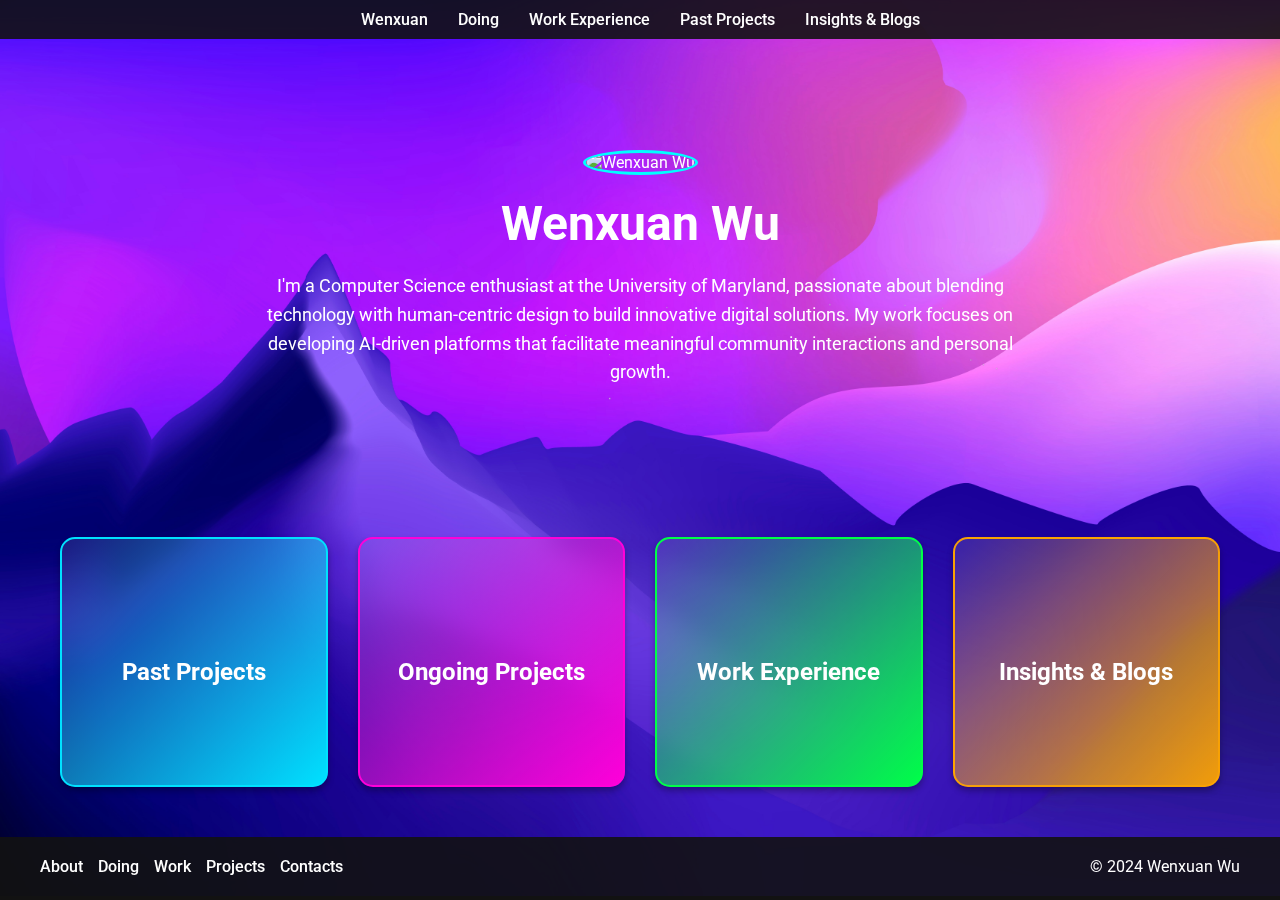
==== index.html @ fde0bf1d "version1" ====
<!DOCTYPE html>
<html lang="en">
<head>
    <meta charset="UTF-8">
    <title>Wenxuan Wu's Portfolio</title>
    <link rel="stylesheet" href="style.css">
    <!-- 引入字体 -->
    <link rel="preconnect" href="https://fonts.googleapis.com">
    <link rel="preconnect" href="https://fonts.gstatic.com" crossorigin>
    <!-- 使用 Roboto 字体 -->
    <link href="https://fonts.googleapis.com/css2?family=Roboto:wght@300;500;700&display=swap" rel="stylesheet">
    <!-- 引入 Font Awesome 图标库 -->
    <script src="https://kit.fontawesome.com/a076d05399.js" crossorigin="anonymous"></script>
    <!-- 引入粒子背景库 -->
    <script src="https://cdn.jsdelivr.net/npm/particles.js@2.0.0/particles.min.js"></script>
    <link rel="icon" type="image/x-icon" href="favicon.ico">
</head>

<body>
    <!-- 粒子背景容器 -->
    <div id="particles-js"></div>

    <nav>
        <ul>
          <li><a href="index.html">Wenxuan</a></li>
          <li><a href="ongoing-projects.html">Doing</a></li>
          <li><a href="work-experience.html">Work Experience</a></li>
          <li><a href="past-projects.html">Past Projects</a></li>
          <li><a href="insights-blogs.html">Insights & Blogs</a></li>
        </ul>
    </nav>

    <header class="hero-section">
        <img src="image.png" alt="Wenxuan Wu" class="avatar">
        <h1>Wenxuan Wu</h1>
        <p class="intro">
            I'm a Computer Science enthusiast at the University of Maryland, passionate about blending technology with human-centric design to build innovative digital solutions. My work focuses on developing AI-driven platforms that facilitate meaningful community interactions and personal growth.
        </p>
    </header>

    <section class="grid-container">
        <!-- Past Projects Tile -->

        <a href="past-projects.html" class="tile-link">
          <div class="tile" data-color="blue">
            <div class="tile-inner">
              <div class="tile-front">
                  <i class="fas fa-project-diagram"></i>
                  <h2>Past Projects</h2>
              </div>
              <div class="tile-back">
                  <p>Explore my previous works and completed projects.</p>
              </div>
          </div>
          </div>
      </a>

        <!-- Ongoing Projects Tile -->


        <a href="ongoing-projects.html" class="tile-link">
          <div class="tile" data-color="green">
              <!-- 内容不变 -->
              <div class="tile-inner">
                <div class="tile-front">
                    <i class="fas fa-spinner"></i>
                    <h2>Ongoing Projects</h2>
                </div>
                <div class="tile-back">
                    <p>Discover what I'm currently working on.</p>
                </div>
            </div>
          </div>
      </a>

      <a href="work-experience.html" class="tile-link">
        <div class="tile" data-color="pink">
            <!-- 内容不变 -->
            <div class="tile-inner">
              <div class="tile-front">
                  <i class="fas fa-briefcase"></i>
                  <h2>Work Experience</h2>
              </div>
              <div class="tile-back">
                  <p>Learn about my professional background.</p>
              </div>
          </div>
        </div>
    </a>

    <!-- Insights & Blogs Tile -->
<a href="insights-blogs.html" class="tile-link">
  <div class="tile" data-color="orange">
      <!-- 内容不变 -->
      <div class="tile-inner">
        <div class="tile-front">
            <i class="fas fa-blog"></i>
            <h2>Insights & Blogs</h2>
        </div>
        <div class="tile-back">
            <p>Read my thoughts and articles.</p>
        </div>
    </div>
  </div>
</a>
    </section>

    <footer class="footer">
        <div class="footer-wrapper">
          <div class="footer-links">
            <ul>
              <li><a href="#">About</a></li>
              <li><a href="#">Doing</a></li>
              <li><a href="#">Work</a></li>
              <li><a href="#">Projects</a></li>
              <li><a href="#">Contacts</a></li>
            </ul>
          </div>
          <div class="footer-legal">
            <p>© 2024 Wenxuan Wu</p>
          </div>
        </div>
    </footer>

    <!-- 初始化粒子背景 -->
    <script>
        particlesJS.load('particles-js', 'particles.json', function() {
            console.log('particles.js loaded - callback');
        });
    </script>
</body>
</html>
---- style.css ----
/* 全局样式重置 */
* {
    margin: 0;
    padding: 0;
    box-sizing: border-box;
}

body {
  font-family: 'Roboto', sans-serif;
  background-color: #121212; /* 深色背景 */
  background-image: url('background.jpg');
  background-size: cover;
  background-position: center;
  background-repeat: no-repeat;
  color: #ffffff; /* 白色文字 */
  position: relative;
  overflow-x: hidden;
}


#particles-js {
  position: fixed;
  width: 100%;
  height: 100%;
  z-index: 0; /* 介于背景图片和内容之间 */
}

nav, .hero-section, .grid-container, footer, .content {
  position: relative;
  z-index: 1;
}



/* 导航栏样式 */
nav {
    background-color: rgba(18, 18, 18, 0.9);
    padding: 10px 20px;
    position: fixed;
    width: 100%;
    z-index: 10;
}


nav ul {
    list-style: none;
    display: flex;
    justify-content: center;
}

nav ul li {
    margin: 0 15px;
}

nav ul li a {
    text-decoration: none;
    color: #FFFFFF;
    font-weight: 500;
    transition: color 0.3s;
}

nav ul li a:hover {
    color: #00FFFF; /* 亮橙色 */
}

/* 头部区域 */
.hero-section {
    text-align: center;
    padding: 150px 20px 100px;
}

.avatar {
    width: 150px;
    height: 150px;
    border-radius: 50%;
    object-fit: cover;
    margin-bottom: 20px;
    border: 3px solid #00FFFF; /* 亮橙色边框 */
}

.hero-section h1 {
    font-size: 48px;
    color: #FFFFFF;
    margin-bottom: 20px;
}

.intro {
    max-width: 800px;
    margin: 0 auto;
    font-size: 18px;
    line-height: 1.6;
    color: #ffffff;
}

/* 网格容器 */
.grid-container {
    display: grid;
    grid-template-columns: repeat(auto-fit, minmax(250px, 1fr));
    gap: 30px;
    padding: 50px 20px;
    max-width: 1200px;
    margin: 0 auto;
}

/* 定义瓷砖颜色 */
.tile[data-color="blue"] {
  --tile-color: #00e1ff;
}

.tile[data-color="green"] {
  --tile-color: #ff00d9;
}

.tile[data-color="pink"] {
  --tile-color: #00ff48;
}

.tile[data-color="orange"] {
  --tile-color: #ffa600ef;
}

/* 瓷砖样式更新 */
.tile-front, .tile-back {
  background-color: rgba(255, 255, 255, 0.1);
  border: 2px solid var(--tile-color);
}

.tile-front {
  background: linear-gradient(135deg, rgba(255, 255, 255, 0.1), var(--tile-color));
}

.tile-back {
  background: linear-gradient(135deg, rgba(255, 255, 255, 0.1), var(--tile-color));
  transform: rotateY(180deg);
}

/* 瓷砖样式 */
.tile-link {
    text-decoration: none;
}

.tile {
    perspective: 1000px;
    width: 100%;
    height: 250px;
}

.tile-inner {
    position: relative;
    width: 100%;
    height: 100%;
    transition: transform 0.8s;
    transform-style: preserve-3d;
}

.tile:hover .tile-inner {
    transform: rotateY(180deg);
}

.tile-front, .tile-back {
    position: absolute;
    width: 100%;
    height: 100%;
    backface-visibility: hidden;
    border-radius: 15px;
    display: flex;
    flex-direction: column;
    align-items: center;
    justify-content: center;
    color: #FFFFFF;
    text-align: center;
    padding: 20px;
    background: rgba(255, 255, 255, 0.1);
    backdrop-filter: blur(10px);
    box-shadow: 0 4px 6px rgba(0, 0, 0, 0.3);
    border: 2px solid var(--tile-color);
    transition: background 0.3s;
}

.tile-front {
    background-color: var(--tile-color);
    background: linear-gradient(135deg, rgba(255, 255, 255, 0.1), var(--tile-color));
}

.tile-back {
    transform: rotateY(180deg);
    background-color: var(--tile-color);
    background: linear-gradient(135deg, rgba(255, 255, 255, 0.1), var(--tile-color));
}

.tile:hover .tile-front, .tile:hover .tile-back {
    background: linear-gradient(135deg, rgba(255, 255, 255, 0.2), var(--tile-color));
}

.tile i {
    font-size: 50px;
    margin-bottom: 20px;
}

.tile h2 {
    font-size: 24px;
    color: #FFFFFF;
}

.tile p {
    font-size: 18px;
    color: #FFFFFF;
}

/* 页脚样式 */
footer {
    background-color: rgba(18, 18, 18, 0.9);
    padding: 20px;
    color: #FFFFFF;
}

.footer-wrapper {
    max-width: 1200px;
    margin: 0 auto;
    display: flex;
    justify-content: space-between;
}

.footer-links ul {
    list-style: none;
    display: flex;
}

.footer-links ul li {
    margin-right: 15px;
}

.footer-links ul li a {
    text-decoration: none;
    color: #FFFFFF;
    font-weight: 500;
    transition: color 0.3s;
}

.footer-links ul li a:hover {
    color: #00FFFF; /* 亮橙色 */
}

.footer-legal {
    color: #FFFFFF;
}

/* 内容页面的样式 */
.content {
    max-width: 1000px;
    margin: 150px auto 50px;
    padding: 0 20px;
    color: #FFFFFF;
}

.content h1 {
    font-size: 36px;
    margin-bottom: 30px;
    text-align: center;
    color: #00FFFF; /* 亮橙色 */
}

/* 卡片式布局 */
.card-list {
  display: flex;
  flex-direction: column;
  gap: 30px;
}

.card-item {
  background-color: rgba(255, 255, 255, 0.05);
  padding: 20px;
  border-radius: 10px;
  border-left: 5px solid #FFA500; /* 亮橙色边框 */
  box-shadow: 0 4px 6px rgba(0, 0, 0, 0.3);
}

.card-item h2 {
  font-size: 28px;
  color: #FFFFFF;
  margin-bottom: 10px;
}

.card-item p, .card-item ul, .card-item ul li {
  color: #BBBBBB;
}

.card-item ul {
  list-style: disc inside;
  margin-left: 20px;
}


/* 响应式设计 */
@media (max-width: 768px) {
    .hero-section h1 {
        font-size: 36px;
    }

    .tile i {
        font-size: 40px;
    }

    .tile h2 {
        font-size: 20px;
    }
}
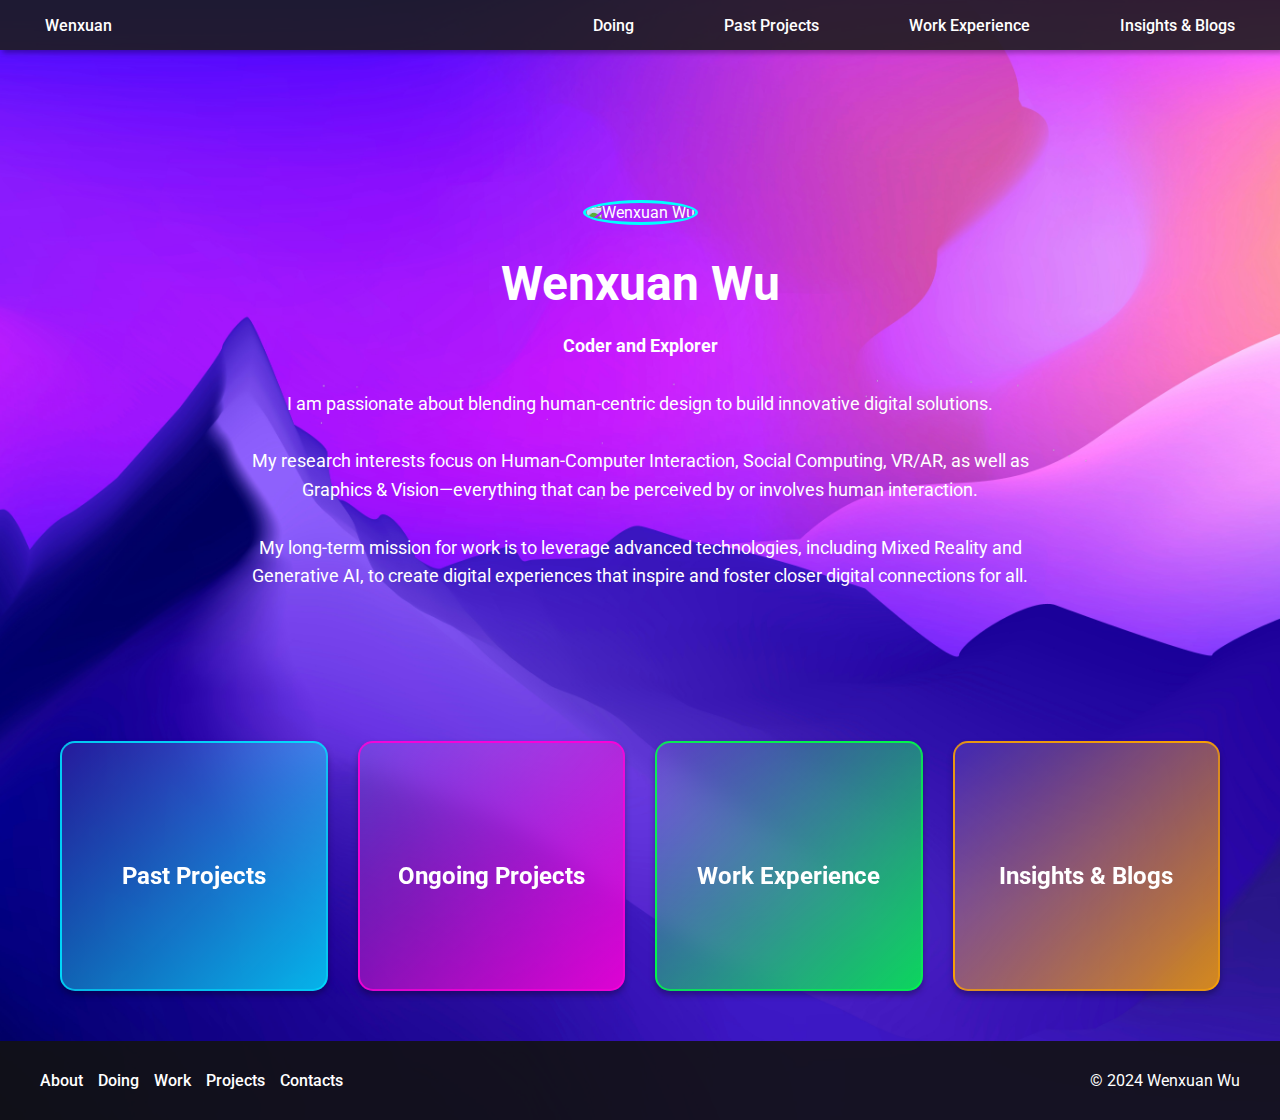
==== commit 4e3ae63f: "second version" ====
--- a/index.html
+++ b/index.html
@@ -12,29 +12,51 @@
     <!-- 引入 Font Awesome 图标库 -->
     <script src="https://kit.fontawesome.com/a076d05399.js" crossorigin="anonymous"></script>
     <!-- 引入粒子背景库 -->
-    <script src="https://cdn.jsdelivr.net/npm/particles.js@2.0.0/particles.min.js"></script>
     <link rel="icon" type="image/x-icon" href="favicon.ico">
 </head>
 
 <body>
-    <!-- 粒子背景容器 -->
-    <div id="particles-js"></div>
 
     <nav>
         <ul>
           <li><a href="index.html">Wenxuan</a></li>
+          <li class = "hideOnMobile"><a href="ongoing-projects.html">Doing</a></li>
+          <li class = "hideOnMobile"><a href="past-projects.html">Past Projects</a></li>
+          <li class = "hideOnMobile"><a href="work-experience.html">Work Experience</a></li>
+
+          <li class = "hideOnMobile"><a href="insights-blogs.html">Insights & Blogs</a></li>
+          <li class = "menuButton" onclick = showSidebar()><a herf = "#"><svg xmlns="http://www.w3.org/2000/svg" height="24px" viewBox="0 -960 960 960" width="28px" fill="#e8eaed"><path d="M120-240v-80h720v80H120Zm0-200v-80h720v80H120Zm0-200v-80h720v80H120Z"/></svg></a></li>
+        </ul>
+
+        <ul class = "sidebar">
+          <li onclick = hideSidebar()><a herf = "#">          <svg xmlns="http://www.w3.org/2000/svg" height="28px" viewBox="0 -960 960 960" width="24px" fill="#e8eaed"><path d="m256-200-56-56 224-224-224-224 56-56 224 224 224-224 56 56-224 224 224 224-56 56-224-224-224 224Z"/></svg></a></li>
+
+          <li><a href="index.html">Wenxuan</a></li>
           <li><a href="ongoing-projects.html">Doing</a></li>
+          <li><a href="past-projects.html">Past Projects</a></li>
           <li><a href="work-experience.html">Work Experience</a></li>
-          <li><a href="past-projects.html">Past Projects</a></li>
+
           <li><a href="insights-blogs.html">Insights & Blogs</a></li>
+
         </ul>
     </nav>
+
+    <script>
+      function showSidebar(){
+        const sidebar = document.querySelector('.sidebar')
+        sidebar.style.display = 'flex'
+      }
+      function hideSidebar(){
+        const sidebar = document.querySelector('.sidebar')
+        sidebar.style.display = 'none'
+      }
+    </script>
 
     <header class="hero-section">
         <img src="image.png" alt="Wenxuan Wu" class="avatar">
         <h1>Wenxuan Wu</h1>
         <p class="intro">
-            I'm a Computer Science enthusiast at the University of Maryland, passionate about blending technology with human-centric design to build innovative digital solutions. My work focuses on developing AI-driven platforms that facilitate meaningful community interactions and personal growth.
+            <strong>Coder and Explorer</strong><br><br> I am passionate about blending human-centric design to build innovative digital solutions. <br><br>My research interests focus on Human-Computer Interaction, Social Computing, VR/AR, as well as Graphics & Vision—everything that can be perceived by or involves human interaction.<br><br>My long-term mission for work is to leverage advanced technologies, including Mixed Reality and Generative AI, to create digital experiences that inspire and foster closer digital connections for all.
         </p>
     </header>
 
@@ -122,11 +144,5 @@
         </div>
     </footer>
 
-    <!-- 初始化粒子背景 -->
-    <script>
-        particlesJS.load('particles-js', 'particles.json', function() {
-            console.log('particles.js loaded - callback');
-        });
-    </script>
 </body>
 </html>
--- a/style.css
+++ b/style.css
@@ -1,307 +1,360 @@
+
 /* 全局样式重置 */
 * {
-    margin: 0;
-    padding: 0;
-    box-sizing: border-box;
+  margin: 0;
+  padding: 0;
+  box-sizing: border-box;
 }
 
 body {
-  font-family: 'Roboto', sans-serif;
-  background-color: #121212; /* 深色背景 */
-  background-image: url('background.jpg');
-  background-size: cover;
-  background-position: center;
-  background-repeat: no-repeat;
-  color: #ffffff; /* 白色文字 */
-  position: relative;
-  overflow-x: hidden;
-}
-
-
-#particles-js {
-  position: fixed;
-  width: 100%;
-  height: 100%;
-  z-index: 0; /* 介于背景图片和内容之间 */
-}
-
-nav, .hero-section, .grid-container, footer, .content {
-  position: relative;
-  z-index: 1;
-}
-
+min-height: 100vh;
+font-family: 'Roboto', sans-serif;
+background-color: #121212; /* 深色背景 */
+background-image: url('background.jpg');
+background-size: cover;
+background-position: center;
+background-repeat: no-repeat;
+color: #ffffff; /* 白色文字 */
+position: relative;
+overflow-x: hidden;
+}
 
 
 /* 导航栏样式 */
 nav {
-    background-color: rgba(18, 18, 18, 0.9);
-    padding: 10px 20px;
-    position: fixed;
-    width: 100%;
-    z-index: 10;
+  background-color: rgba(29, 29, 29, 0.9);
+  box-shadow:  3px 3px 5px rgba(0, 0, 0, 0.3);
+
 }
 
 
 nav ul {
-    list-style: none;
-    display: flex;
-    justify-content: center;
+  width: 100%;
+  list-style: none;
+  display: flex;
+  justify-content: center;
+  align-items: center;
 }
 
 nav ul li {
-    margin: 0 15px;
+  height:50px;
+  padding: 0 30px;
+  margin: 0 15px;
+  text-decoration: none;
+  display: flex;
+  align-items: center;
 }
 
 nav ul li a {
-    text-decoration: none;
-    color: #FFFFFF;
-    font-weight: 500;
-    transition: color 0.3s;
-}
-
+  text-decoration: none;
+  color: #FFFFFF;
+  font-weight: 500;
+  transition: color 0.3s;
+}
+
+nav li:hover{
+background-color: rgba(38, 37, 37, 0.468);
+box-shadow:  2px 2px 3px rgba(0, 0, 0, 0.3);
+}
+
+nav li:first-child {
+margin-right: auto;
+}
 nav ul li a:hover {
-    color: #00FFFF; /* 亮橙色 */
+  color: #00FFFF; /* 亮橙色 */
+}
+
+.sidebar {
+position:fixed;
+top: 0;
+right: 0;
+height: 100vh;
+width: 250px;
+z-index: 9999;
+background-color: rgba(0, 0, 0, 0.821);
+backdrop-filter: blur(10px);
+box-shadow: -10px 0px 10px rgba(0, 0, 0, 0.1);
+display: none;
+flex-direction: column;
+align-items: flex-start;
+justify-content: flex-start;
+}
+
+.sidebar li {
+width: 100%;
+}
+
+.sidebar a{
+width: 100%;
 }
 
 /* 头部区域 */
 .hero-section {
-    text-align: center;
-    padding: 150px 20px 100px;
+  text-align: center;
+  padding: 150px 20px 100px;
 }
 
 .avatar {
-    width: 150px;
-    height: 150px;
-    border-radius: 50%;
-    object-fit: cover;
-    margin-bottom: 20px;
-    border: 3px solid #00FFFF; /* 亮橙色边框 */
+  width: 150px;
+  height: 150px;
+  border-radius: 50%;
+  object-fit: cover;
+  margin-bottom: 30px;
+  border: 3px solid #00FFFF; /* 亮橙色边框 */
 }
 
 .hero-section h1 {
-    font-size: 48px;
-    color: #FFFFFF;
-    margin-bottom: 20px;
+  font-size: 48px;
+  color: #FFFFFF;
+  margin-bottom: 20px;
 }
 
 .intro {
-    max-width: 800px;
-    margin: 0 auto;
-    font-size: 18px;
-    line-height: 1.6;
-    color: #ffffff;
+  max-width: 800px;
+  margin: 0 auto;
+  font-size: 18px;
+  line-height: 1.6;
+  color: #ffffff;
 }
 
 /* 网格容器 */
 .grid-container {
-    display: grid;
-    grid-template-columns: repeat(auto-fit, minmax(250px, 1fr));
-    gap: 30px;
-    padding: 50px 20px;
-    max-width: 1200px;
-    margin: 0 auto;
+  display: grid;
+  grid-template-columns: repeat(auto-fit, minmax(250px, 1fr));
+  gap: 30px;
+  padding: 50px 20px;
+  max-width: 1200px;
+  margin: 0 auto;
 }
 
 /* 定义瓷砖颜色 */
 .tile[data-color="blue"] {
-  --tile-color: #00e1ff;
+--tile-color: #00e1ffcb;
 }
 
 .tile[data-color="green"] {
-  --tile-color: #ff00d9;
+--tile-color: #ff00d9d5;
 }
 
 .tile[data-color="pink"] {
-  --tile-color: #00ff48;
+--tile-color: #00ff48d1;
 }
 
 .tile[data-color="orange"] {
-  --tile-color: #ffa600ef;
+--tile-color:  #ffa600cb;
 }
 
 /* 瓷砖样式更新 */
 .tile-front, .tile-back {
-  background-color: rgba(255, 255, 255, 0.1);
-  border: 2px solid var(--tile-color);
+background-color: rgba(255, 255, 255, 0.1);
+border: 2px solid var(--tile-color);
 }
 
 .tile-front {
-  background: linear-gradient(135deg, rgba(255, 255, 255, 0.1), var(--tile-color));
+background: linear-gradient(135deg, rgba(255, 255, 255, 0.1), var(--tile-color));
 }
 
 .tile-back {
-  background: linear-gradient(135deg, rgba(255, 255, 255, 0.1), var(--tile-color));
-  transform: rotateY(180deg);
+background: linear-gradient(135deg, rgba(255, 255, 255, 0.1), var(--tile-color));
+transform: rotateY(180deg);
 }
 
 /* 瓷砖样式 */
 .tile-link {
-    text-decoration: none;
+  text-decoration: none;
 }
 
 .tile {
-    perspective: 1000px;
-    width: 100%;
-    height: 250px;
+  perspective: 1000px;
+  width: 100%;
+  height: 250px;
 }
 
 .tile-inner {
-    position: relative;
-    width: 100%;
-    height: 100%;
-    transition: transform 0.8s;
-    transform-style: preserve-3d;
+  position: relative;
+  width: 100%;
+  height: 100%;
+  transition: transform 0.8s;
+  transform-style: preserve-3d;
 }
 
 .tile:hover .tile-inner {
-    transform: rotateY(180deg);
+  transform: rotateY(180deg);
 }
 
 .tile-front, .tile-back {
-    position: absolute;
-    width: 100%;
-    height: 100%;
-    backface-visibility: hidden;
-    border-radius: 15px;
-    display: flex;
-    flex-direction: column;
-    align-items: center;
-    justify-content: center;
-    color: #FFFFFF;
-    text-align: center;
-    padding: 20px;
-    background: rgba(255, 255, 255, 0.1);
-    backdrop-filter: blur(10px);
-    box-shadow: 0 4px 6px rgba(0, 0, 0, 0.3);
-    border: 2px solid var(--tile-color);
-    transition: background 0.3s;
+  position: absolute;
+  width: 100%;
+  height: 100%;
+  backface-visibility: hidden;
+  border-radius: 15px;
+  display: flex;
+  flex-direction: column;
+  align-items: center;
+  justify-content: center;
+  color: #FFFFFF;
+  text-align: center;
+  padding: 20px;
+  background: rgba(255, 255, 255, 0.1);
+  backdrop-filter: blur(10px);
+  box-shadow: 0 4px 6px rgba(0, 0, 0, 0.3);
+  border: 2px solid var(--tile-color);
+  transition: background 0.3s;
 }
 
 .tile-front {
-    background-color: var(--tile-color);
-    background: linear-gradient(135deg, rgba(255, 255, 255, 0.1), var(--tile-color));
+  background-color: var(--tile-color);
+  background: linear-gradient(135deg, rgba(255, 255, 255, 0.1), var(--tile-color));
 }
 
 .tile-back {
-    transform: rotateY(180deg);
-    background-color: var(--tile-color);
-    background: linear-gradient(135deg, rgba(255, 255, 255, 0.1), var(--tile-color));
+  transform: rotateY(180deg);
+  background-color: var(--tile-color);
+  background: linear-gradient(135deg, rgba(255, 255, 255, 0.1), var(--tile-color));
 }
 
 .tile:hover .tile-front, .tile:hover .tile-back {
-    background: linear-gradient(135deg, rgba(255, 255, 255, 0.2), var(--tile-color));
+  background: linear-gradient(135deg, rgba(255, 255, 255, 0.2), var(--tile-color));
 }
 
 .tile i {
-    font-size: 50px;
-    margin-bottom: 20px;
+  font-size: 50px;
+  margin-bottom: 20px;
 }
 
 .tile h2 {
-    font-size: 24px;
-    color: #FFFFFF;
+  font-size: 24px;
+  color: #FFFFFF;
 }
 
 .tile p {
-    font-size: 18px;
-    color: #FFFFFF;
+  font-size: 18px;
+  color: #FFFFFF;
 }
 
 /* 页脚样式 */
-footer {
-    background-color: rgba(18, 18, 18, 0.9);
-    padding: 20px;
-    color: #FFFFFF;
+.footer {
+  width: 100%;
+  padding: 30px;
+  text-align: center;
+  background-color: rgba(18, 18, 18, 0.9);
+  color: #FFFFFF;
+  
 }
 
 .footer-wrapper {
-    max-width: 1200px;
-    margin: 0 auto;
-    display: flex;
-    justify-content: space-between;
+  max-width: 1200px;
+  margin: 0 auto;
+  display: flex;
+  justify-content: space-between;
 }
 
 .footer-links ul {
-    list-style: none;
-    display: flex;
+  list-style: none;
+  display: flex;
 }
 
 .footer-links ul li {
-    margin-right: 15px;
+  margin-right: 15px;
 }
 
 .footer-links ul li a {
-    text-decoration: none;
-    color: #FFFFFF;
-    font-weight: 500;
-    transition: color 0.3s;
+  text-decoration: none;
+  color: #FFFFFF;
+  font-weight: 500;
+  transition: color 0.3s;
 }
 
 .footer-links ul li a:hover {
-    color: #00FFFF; /* 亮橙色 */
+  color: #00FFFF; /* 亮橙色 */
 }
 
 .footer-legal {
-    color: #FFFFFF;
+  color: #FFFFFF;
 }
 
 /* 内容页面的样式 */
 .content {
-    max-width: 1000px;
-    margin: 150px auto 50px;
-    padding: 0 20px;
-    color: #FFFFFF;
+  max-width: 1000px;
+  margin: 150px auto 50px;
+  padding: 0 20px;
+  color: #FFFFFF;
 }
 
 .content h1 {
-    font-size: 36px;
-    margin-bottom: 30px;
-    text-align: center;
-    color: #00FFFF; /* 亮橙色 */
+  font-size: 36px;
+  margin-bottom: 30px;
+  text-align: center;
+  color: #00FFFF; /* 亮橙色 */
 }
 
 /* 卡片式布局 */
 .card-list {
-  display: flex;
-  flex-direction: column;
-  gap: 30px;
+display: flex;
+flex-direction: column;
+gap: 30px;
 }
 
 .card-item {
-  background-color: rgba(255, 255, 255, 0.05);
-  padding: 20px;
-  border-radius: 10px;
-  border-left: 5px solid #FFA500; /* 亮橙色边框 */
-  box-shadow: 0 4px 6px rgba(0, 0, 0, 0.3);
+background-color: rgba(255, 255, 255, 0.05);
+padding: 20px;
+border-radius: 10px;
+border-left: 5px solid #00FFFF; /* 亮橙色边框 */
+box-shadow: 0 4px 6px rgba(0, 0, 0, 0.3);
+will-change: transform;
+}
+
+.card-item a {
+  text-decoration: none;
 }
 
 .card-item h2 {
-  font-size: 28px;
-  color: #FFFFFF;
-  margin-bottom: 10px;
+font-size: 28px;
+color: #FFFFFF;
+margin-bottom: 10px;
 }
 
 .card-item p, .card-item ul, .card-item ul li {
-  color: #BBBBBB;
+color: #e6e5e5;
 }
 
 .card-item ul {
-  list-style: disc inside;
-  margin-left: 20px;
-}
-
+list-style: disc inside;
+margin-left: 20px;
+}
+
+.card-item:hover {
+  transform: translateY(-15px) scale(1.1); /* 更明显的效果 */
+  transition: transform 0.5s cubic-bezier(0.4, 0, 0.2, 1), box-shadow 0.2s ease;
+
+}
+
+.menuButton {
+display: none;
+}
 
 /* 响应式设计 */
-@media (max-width: 768px) {
-    .hero-section h1 {
-        font-size: 36px;
-    }
-
-    .tile i {
-        font-size: 40px;
-    }
-
-    .tile h2 {
-        font-size: 20px;
-    }
-}
+@media (max-width: 800px) {
+  .hideOnMobile {
+    display: none;
+  }
+  .hero-section h1 {
+      font-size: 36px;
+  }
+
+  .tile i {
+      font-size: 40px;
+  }
+
+  .tile h2 {
+      font-size: 20px;
+  }
+
+  .menuButton {
+    display:flex 
+  }
+  .sidebar{
+    width: 100%;
+  }
+}
+
